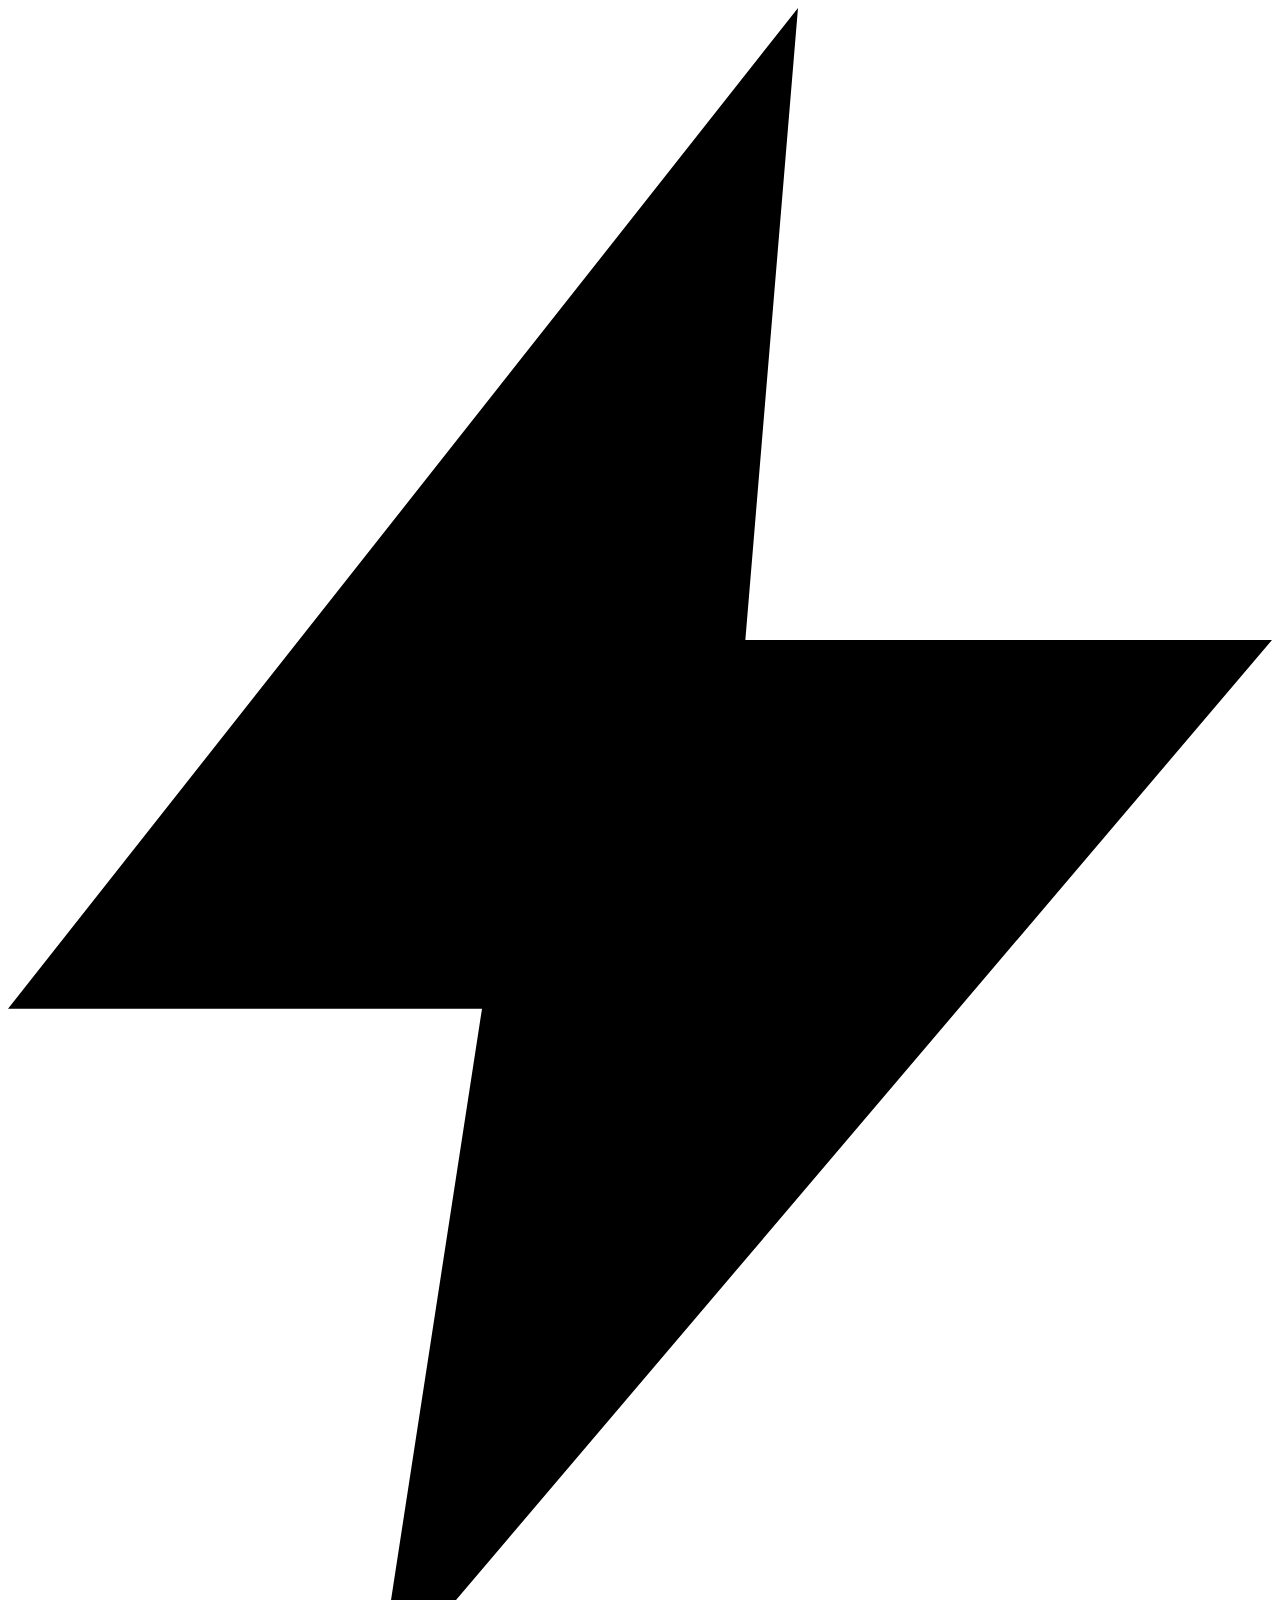
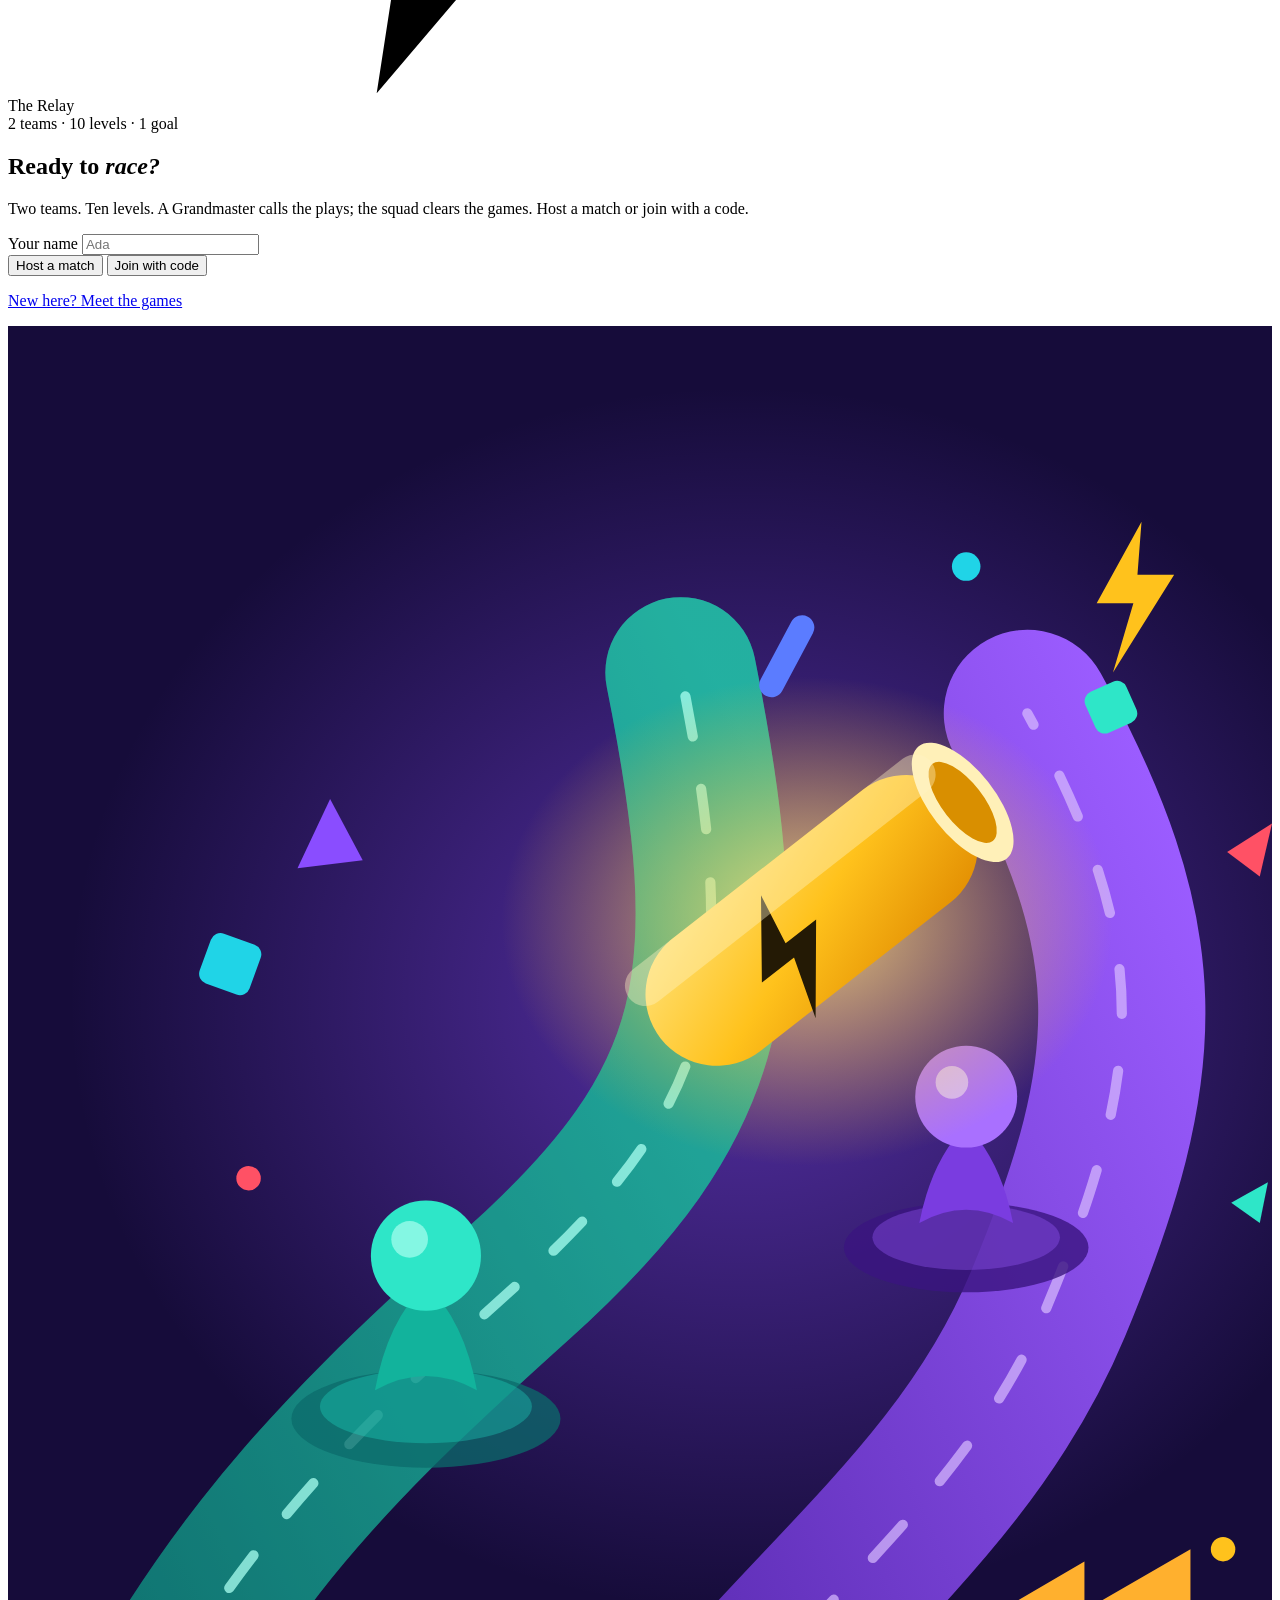
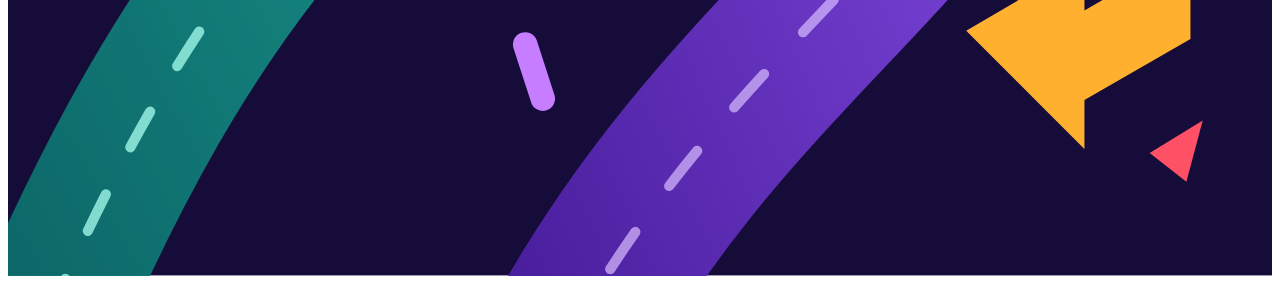
==== frontend/index.html @ 768008f9 "Merge pull request #53 from Einsi3dler/feature/lobby-screen Rebuild the lobby, and let a Grandmaster" ====
<!DOCTYPE html>
<html lang="en">
<head>
  <meta charset="utf-8">
  <meta name="viewport" content="width=device-width, initial-scale=1">
  <meta name="theme-color" content="#fffaf3">
  <title>The Relay</title>
  <link rel="stylesheet" href="/static/style.css">
  <link rel="stylesheet" href="/static/dashboard.css">
  <link rel="stylesheet" href="/static/result.css">
  <link rel="stylesheet" href="/static/board.css">
  <link rel="stylesheet" href="/static/play.css">
  <link rel="stylesheet" href="/static/join.css">
  <link rel="stylesheet" href="/static/lobby.css">
</head>
<body>
  <header class="topbar">
    <span class="logo">
      <svg viewBox="0 0 24 32" aria-hidden="true" focusable="false">
        <polygon points="15,0 0,19 9,19 7,32 24,12 14,12" fill="currentColor"/>
      </svg>
      <span>The Relay</span>
    </span>
    <span id="match-chip" class="chip" hidden></span>
  </header>

  <!-- landing: host or join. Every id the shell binds to is unchanged; the
       change is the frame around them. -->
  <section id="view-join" class="view">
    <div class="jn-card">
      <div class="jn-copy">
        <span class="jn-badge">
          <i class="gm-ic gm-ic--team gm-ic--sm" aria-hidden="true"></i>
          2 teams &middot; 10 levels &middot; 1 goal
        </span>

        <h1>Ready to <em>race?</em></h1>
        <p class="jn-sub">Two teams. Ten levels. A Grandmaster calls the plays;
          the squad clears the games. Host a match or join with a code.</p>

        <label class="jn-label" for="name-input">Your name</label>
        <span class="jn-field">
          <i class="gm-ic gm-ic--team gm-ic--sm" aria-hidden="true"></i>
          <input id="name-input" maxlength="16" placeholder="Ada" autocomplete="off">
        </span>

        <div class="jn-choice">
          <button id="host-btn" class="jn-btn jn-btn--host">
            <i class="gm-ic gm-ic--level gm-ic--sm" aria-hidden="true"></i>
            Host a match
          </button>
          <button id="join-btn" class="jn-btn jn-btn--join">
            <i class="gm-ic gm-ic--key gm-ic--sm" aria-hidden="true"></i>
            Join with code
          </button>
        </div>

        <div id="join-code-row" class="jn-code" hidden>
          <div class="jn-code__head">
            <span>
              <label class="jn-label" for="match-input">Match code</label>
              <span class="jn-code__hint">Enter the 6 to 8 character code from your host.</span>
            </span>
            <span class="jn-chip">Example: RLY7K9</span>
          </div>
          <span class="jn-field jn-field--code">
            <span class="jn-field__sigil" aria-hidden="true">#</span>
            <input id="match-input" maxlength="12" placeholder="Enter match code" autocomplete="off">
            <button id="join-go" class="jn-go">Join</button>
          </span>
          <p id="join-error" class="jn-error" hidden></p>
        </div>

        <p class="jn-foot">
          <a href="/games" class="jn-link">
            <i class="gm-ic gm-ic--star gm-ic--sm" aria-hidden="true"></i>
            New here? Meet the games
          </a>
        </p>
      </div>

      <!-- Hand-drawn, like the rest of this product's artwork: two squads on
           two tracks and the baton between them. Inline so it takes the same
           palette everything else does. -->
      <div class="jn-art" aria-hidden="true">
        <svg viewBox="0 0 620 760" preserveAspectRatio="xMidYMid slice" focusable="false">
          <defs>
            <linearGradient id="jn-teal" x1="0" y1="1" x2="1" y2="0">
              <stop offset="0" stop-color="#0e7f7a"/>
              <stop offset="1" stop-color="#2ee6c8"/>
            </linearGradient>
            <linearGradient id="jn-violet" x1="0" y1="1" x2="1" y2="0">
              <stop offset="0" stop-color="#4a1f9e"/>
              <stop offset="1" stop-color="#9b5cff"/>
            </linearGradient>
            <linearGradient id="jn-gold" x1="0" y1="0" x2="1" y2="1">
              <stop offset="0" stop-color="#ffe27a"/>
              <stop offset="0.5" stop-color="#ffc21c"/>
              <stop offset="1" stop-color="#e08a00"/>
            </linearGradient>
            <radialGradient id="jn-halo" cx="0.5" cy="0.5" r="0.5">
              <stop offset="0" stop-color="#8a4dff" stop-opacity="0.55"/>
              <stop offset="1" stop-color="#8a4dff" stop-opacity="0"/>
            </radialGradient>
            <radialGradient id="jn-spark" cx="0.5" cy="0.5" r="0.5">
              <stop offset="0" stop-color="#ffe27a" stop-opacity="0.85"/>
              <stop offset="1" stop-color="#ffc21c" stop-opacity="0"/>
            </radialGradient>
          </defs>

          <rect width="620" height="760" fill="#160c3a"/>
          <ellipse cx="360" cy="330" rx="330" ry="300" fill="url(#jn-halo)"/>

          <!-- the two tracks, receding -->
          <path d="M20 780 C 90 620 150 560 250 470 S 360 320 330 170"
                fill="none" stroke="url(#jn-teal)" stroke-width="74"
                stroke-linecap="round" opacity="0.95"/>
          <path d="M20 780 C 90 620 150 560 250 470 S 360 320 330 170"
                fill="none" stroke="#0a3f45" stroke-width="74"
                stroke-linecap="round" opacity="0.28"/>
          <path d="M20 780 C 90 620 150 560 250 470 S 360 320 330 170"
                fill="none" stroke="#a8fff0" stroke-width="5"
                stroke-linecap="round" stroke-dasharray="20 26" opacity="0.75"/>

          <path d="M270 800 C 350 650 460 600 510 480 S 560 300 500 190"
                fill="none" stroke="url(#jn-violet)" stroke-width="82"
                stroke-linecap="round"/>
          <path d="M270 800 C 350 650 460 600 510 480 S 560 300 500 190"
                fill="none" stroke="#d9bcff" stroke-width="5"
                stroke-linecap="round" stroke-dasharray="22 28" opacity="0.7"/>

          <!-- a marker chevron on the violet track -->
          <path d="M470 640 l58 -34 l0 24 l52 -30 l0 44 l-52 30 l0 24 z"
                fill="#ffb02e"/>

          <!-- teal pawn -->
          <ellipse cx="205" cy="536" rx="66" ry="24" fill="#0b6b6b" opacity="0.75"/>
          <ellipse cx="205" cy="530" rx="52" ry="18" fill="#1fd8c0" opacity="0.35"/>
          <path d="M180 522 q25 -14 50 0 q-6 -34 -25 -52 q-19 18 -25 52 z" fill="#12b39c"/>
          <circle cx="205" cy="456" r="27" fill="#2ee6c8"/>
          <circle cx="197" cy="448" r="9" fill="#a8fff0" opacity="0.7"/>

          <!-- violet pawn -->
          <ellipse cx="470" cy="452" rx="60" ry="22" fill="#3a1580" opacity="0.8"/>
          <ellipse cx="470" cy="447" rx="46" ry="16" fill="#9b5cff" opacity="0.35"/>
          <path d="M447 440 q23 -13 46 0 q-6 -31 -23 -48 q-17 17 -23 48 z" fill="#7a3ce0"/>
          <circle cx="470" cy="378" r="25" fill="#a970ff"/>
          <circle cx="463" cy="371" r="8" fill="#e4d2ff" opacity="0.7"/>

          <!-- the baton, mid-handover -->
          <ellipse cx="392" cy="292" rx="150" ry="120" fill="url(#jn-spark)"/>
          <g transform="rotate(-38 392 292)">
            <rect x="300" y="258" width="188" height="70" rx="35"
                  fill="url(#jn-gold)"/>
            <ellipse cx="488" cy="293" rx="16" ry="35" fill="#fff0b8"/>
            <ellipse cx="488" cy="293" rx="10" ry="24" fill="#d98f00"/>
            <path d="M382 268 l-26 34 h20 l-10 30 l30 -38 h-19 z" fill="#241a05"/>
            <rect x="300" y="258" width="188" height="20" rx="10"
                  fill="#fff3c4" opacity="0.4"/>
          </g>

          <!-- confetti -->
          <rect x="96" y="300" width="26" height="26" rx="5" fill="#20d4e7" transform="rotate(20 109 313)"/>
          <rect x="530" y="176" width="22" height="22" rx="5" fill="#2ee6c8" transform="rotate(-24 541 187)"/>
          <path d="M598 258 l22 -14 l-6 26 z" fill="#ff5165"/>
          <path d="M560 700 l26 -16 l-8 30 z" fill="#ff5165"/>
          <path d="M158 232 l16 30 l-32 4 z" fill="#8a4dff"/>
          <path d="M556 96 l-22 40 h18 l-10 34 l30 -48 h-18 z" fill="#ffc21c"/>
          <circle cx="470" cy="118" r="7" fill="#20d4e7"/>
          <circle cx="118" cy="418" r="6" fill="#ff5165"/>
          <circle cx="596" cy="600" r="6" fill="#ffc21c"/>
          <rect x="376" y="140" width="12" height="44" rx="6" fill="#5b7cff" transform="rotate(28 382 162)"/>
          <rect x="252" y="640" width="12" height="40" rx="6" fill="#c77dff" transform="rotate(-18 258 660)"/>
          <path d="M600 430 l18 -10 l-4 20 z" fill="#2ee6c8"/>
        </svg>
      </div>
    </div>
  </section>

  <!-- lobby: pick teams, claim the Grandmaster seat, assign roles + games.
       Every hook renderLobby reaches for is unchanged; the frame is new. -->
  <section id="view-lobby" class="view" hidden>
    <header class="lb-bar">
      <span class="lb-mark">
        <svg viewBox="0 0 24 32" aria-hidden="true" focusable="false">
          <polygon points="15,0 0,19 9,19 7,32 24,12 14,12" fill="currentColor"/>
        </svg>
        <span>Relay</span>
      </span>
      <div class="lb-title">
        <h1 id="lobby-title">Lobby</h1>
        <p>Build your teams. Assign roles. Pick the games. Then start the race.</p>
      </div>
      <div class="lb-code">
        <span class="lb-field__label">Match code</span>
        <strong id="lobby-code"></strong>
      </div>
      <button id="copy-link" class="lb-btn lb-btn--ghost">Copy invite link</button>
    </header>

    <div id="lobby-unassigned" class="lb-panel lb-panel--waiting">
      <header class="lb-panel__head">
        <i class="gm-ic gm-ic--team gm-ic--sm" aria-hidden="true"></i>
        <h2>No team yet</h2>
      </header>
      <ul class="lb-roster"></ul>
    </div>

    <div class="lb-teams">
      <section id="lobby-team-alpha" class="lb-team lb-team--alpha">
        <header class="lb-team__head">
          <span class="lb-team__sigil team-sigil" aria-hidden="true"></span>
          <h2 class="team-name"></h2>
          <span class="lb-spacer"></span>
          <span class="lb-tag team-tag" hidden></span>
        </header>
        <ul class="lb-roster"></ul>
        <footer class="lb-team__foot">
          <span class="lb-count">
            <i class="gm-ic gm-ic--team gm-ic--sm" aria-hidden="true"></i>
            <span class="lb-count__value"></span>
          </span>
          <span class="lb-spacer"></span>
          <button class="lb-btn lb-btn--claim claim-leader-btn" data-team="alpha" hidden>
            <i class="gm-ic gm-ic--crown gm-ic--sm" aria-hidden="true"></i>
            Claim Grandmaster
          </button>
          <button class="lb-btn lb-btn--release release-leader-btn" data-team="alpha" hidden>
            <i class="gm-ic gm-ic--crown gm-ic--sm" aria-hidden="true"></i>
            Release the seat
          </button>
          <button class="lb-btn lb-btn--alpha join-team-btn" data-team="alpha">Join</button>
        </footer>
      </section>

      <div class="lb-vs" aria-hidden="true"><span>vs</span></div>

      <section id="lobby-team-bravo" class="lb-team lb-team--bravo">
        <header class="lb-team__head">
          <span class="lb-team__sigil team-sigil" aria-hidden="true"></span>
          <h2 class="team-name"></h2>
          <span class="lb-spacer"></span>
          <span class="lb-tag team-tag" hidden></span>
        </header>
        <ul class="lb-roster"></ul>
        <footer class="lb-team__foot">
          <span class="lb-count">
            <i class="gm-ic gm-ic--team gm-ic--sm" aria-hidden="true"></i>
            <span class="lb-count__value"></span>
          </span>
          <span class="lb-spacer"></span>
          <button class="lb-btn lb-btn--claim claim-leader-btn" data-team="bravo" hidden>
            <i class="gm-ic gm-ic--crown gm-ic--sm" aria-hidden="true"></i>
            Claim Grandmaster
          </button>
          <button class="lb-btn lb-btn--release release-leader-btn" data-team="bravo" hidden>
            <i class="gm-ic gm-ic--crown gm-ic--sm" aria-hidden="true"></i>
            Release the seat
          </button>
          <button class="lb-btn lb-btn--bravo join-team-btn" data-team="bravo">Join</button>
        </footer>
      </section>
    </div>

    <div class="lb-deck">
      <section id="assign-panel" class="lb-panel" hidden>
        <header class="lb-panel__head">
          <i class="gm-ic gm-ic--crown gm-ic--sm" aria-hidden="true"></i>
          <h2>Assign roles and games</h2>
        </header>
        <p class="lb-panel__note">Give every teammate a role, then a game from
          that role. No two the same.</p>
        <div class="lb-assign__head" aria-hidden="true">
          <span>Player</span><span>Role</span><span>Role rule</span><span>Game</span>
        </div>
        <div id="assign-rows"></div>
        <p class="lb-panel__foot">Every player needs a role, and games inside one
          role have to be unique.</p>
      </section>

      <section id="host-panel" class="lb-panel lb-panel--host" hidden>
        <header class="lb-panel__head">
          <i class="gm-ic gm-ic--level gm-ic--sm" aria-hidden="true"></i>
          <h2>Host controls</h2>
        </header>

        <div class="lb-set">
          <span class="lb-set__what"><strong>Min players per team</strong></span>
          <span class="lb-stepper">
            <button id="min-down" class="lb-step" aria-label="Fewer">&minus;</button>
            <strong id="min-value">4</strong>
            <button id="min-up" class="lb-step" aria-label="More">+</button>
          </span>
        </div>

        <div class="lb-set">
          <span class="lb-set__what">
            <strong>Max players per team</strong>
            <span id="cap-note" class="lb-set__note"></span>
          </span>
          <span class="lb-stepper">
            <button id="max-down" class="lb-step" aria-label="Fewer">&minus;</button>
            <strong id="max-value">12</strong>
            <button id="max-up" class="lb-step" aria-label="More">+</button>
          </span>
        </div>

        <div class="lb-set">
          <span class="lb-set__what">
            <label for="level-count"><strong>Rounds to win</strong></label>
            <span id="round-note" class="lb-set__note"></span>
          </span>
          <select id="level-count" class="lb-select"></select>
        </div>

        <div class="lb-set">
          <span class="lb-set__what">
            <label for="duel-seconds"><strong>Duel round timer</strong></label>
            <span id="duel-seconds-note" class="lb-set__note"></span>
          </span>
          <select id="duel-seconds" class="lb-select"></select>
        </div>

        <div class="lb-set lb-set--name">
          <label for="name-alpha"><strong>Team names</strong></label>
          <span class="lb-rename">
            <input id="name-alpha" class="lb-input" maxlength="20" autocomplete="off">
            <button id="rename-alpha" class="lb-btn lb-btn--ghost">Rename</button>
          </span>
        </div>
        <div class="lb-set lb-set--name">
          <label class="sr-only" for="name-bravo">Team Bravo name</label>
          <span class="lb-rename">
            <input id="name-bravo" class="lb-input" maxlength="20" autocomplete="off">
            <button id="rename-bravo" class="lb-btn lb-btn--ghost">Rename</button>
          </span>
        </div>

        <button id="start-btn" class="lb-go">Start the race</button>
        <p id="start-blocker" class="lb-blocker"></p>
        <button id="cancel-session" class="lb-btn lb-btn--danger">Cancel session</button>
        <p class="lb-panel__foot">Bins the lobby for everyone. Nothing has been
          played yet.</p>
      </section>
    </div>

    <div class="lb-foot">
      <button id="claim-host" class="lb-foot__btn" hidden>
        <i class="gm-ic gm-ic--crown gm-ic--sm" aria-hidden="true"></i>
        <span><strong>Claim host</strong>Take control of this lobby.</span>
      </button>
      <span class="lb-spacer"></span>
      <button id="leave-lobby" class="lb-foot__btn lb-foot__btn--out">
        <span><strong>Leave lobby</strong>Leave and return to the main menu.</span>
      </button>
    </div>
  </section>

  <!-- play (players): the board and the little a player is allowed to know.
       Who on your team has cleared is deliberately not here — that read-out is
       the Grandmaster's, and Silence is the perk that takes it away
       (docs/WEBSOCKET_PROTOCOL.md, "visibility is Grandmaster-exclusive"). -->
  <section id="view-play" class="view" hidden>
    <header class="pl-bar">
      <span class="pl-mark">
        <svg viewBox="0 0 24 32" aria-hidden="true" focusable="false">
          <polygon points="15,0 0,19 9,19 7,32 24,12 14,12" fill="currentColor"/>
        </svg>
        <span>RELAY</span>
      </span>

      <div class="pl-who" id="play-identity"></div>

      <div class="pl-meter">
        <span class="pl-field__label">Level progress</span>
        <div class="pl-meter__row">
          <span class="pl-meter__track"><span id="play-level-fill"></span></span>
          <span class="pl-meter__count" id="play-level-count"></span>
        </div>
      </div>

      <div class="pl-clock" id="play-clock" hidden>
        <span class="pl-field__label" id="play-clock-label">Time left</span>
        <span class="pl-clock__value" id="timer-label"></span>
      </div>
    </header>

    <div class="pl-deck">
      <main class="pl-stage">
        <div id="puzzle-card" class="pl-board">
          <div class="pl-board__head">
            <h1 id="play-game-name"></h1>
            <p id="puzzle-prompt" class="pl-prompt"></p>
            <span id="bonus-badge" class="pl-bonus" hidden>
              Bonus board. Solve it or you forfeit the bonus pay.
            </span>
          </div>
          <div id="timer-bar" class="pl-fuse" hidden><div id="timer-fill"></div></div>
          <div id="puzzle-mount" class="pl-mount"></div>
        </div>

        <!-- Left on the old look on purpose: the Duelist screen has its own
             design coming. See the note in docs/CONTRIBUTING.md. -->
        <div id="duel-card" class="card duel-card" hidden>
          <p class="prompt">
            <span id="duel-title">⚔️ DUEL</span>
            <span id="duel-clock" class="duel-clock" hidden aria-live="off">–</span>
          </p>
          <div id="duel-timer-bar" class="timer-bar duel-timer" hidden><div id="duel-timer-fill"></div></div>
          <div id="duel-mount"></div>
        </div>

        <div id="cleared-card" class="pl-rest" hidden>
          <div class="pl-rest__mark" aria-hidden="true"></div>
          <div class="pl-rest__big">Level cleared</div>
          <p>Hold on for your team. If the timer runs out you will have to clear
            it again.</p>
        </div>
      </main>

      <aside class="pl-rail">
        <section class="pl-panel pl-panel--role">
          <header class="pl-panel__head"><h2>Your seat</h2></header>
          <div class="pl-panel__body" id="play-role"></div>
        </section>

        <section class="pl-panel pl-panel--pay">
          <header class="pl-panel__head"><h2>Round earnings</h2></header>
          <div class="pl-panel__body" id="play-earnings"></div>
        </section>

        <section class="pl-panel pl-panel--feed">
          <header class="pl-panel__head"><h2>Match feed</h2></header>
          <ul id="event-feed" class="feed"></ul>
        </section>
      </aside>
    </div>
  </section>

  <!-- leader dashboard: a desktop command board, not a stack of cards.
       The fold (bar + deck) is sized to the viewport; the race and the coin
       board sit below it on ordinary page scroll. -->
  <section id="view-leader" class="view" hidden>
    <!-- The fold: exactly one screen of command board. Everything after it is
         ordinary page scroll. -->
    <div class="gm-fold">
    <header class="gm-bar">
      <span class="gm-mark">
        <svg viewBox="0 0 24 32" aria-hidden="true" focusable="false">
          <polygon points="15,0 0,19 9,19 7,32 24,12 14,12" fill="currentColor"/>
        </svg>
        <span>RELAY</span>
      </span>

      <div class="gm-field">
        <span class="gm-field__label">Match code</span>
        <span class="gm-field__value" id="leader-match-code"></span>
      </div>

      <div class="gm-bar__team" id="leader-team-badge">
        <h1 id="leader-team-title"></h1>
        <span class="gm-level" id="leader-level"></span>
      </div>

      <div class="gm-coin" title="Team currency">
        <i class="gm-ic gm-ic--coin gm-ic--lg" aria-hidden="true"></i>
        <span id="leader-currency"></span>
        <span class="sr-only">coins</span>
      </div>

      <ul class="gm-flags" id="leader-status-line"></ul>
    </header>

    <div class="gm-deck">
      <!-- column one: who is playing, what just happened, who could take over -->
      <div class="gm-rail">
        <section class="gm-panel gm-panel--team">
          <header class="gm-panel__head">
            <i class="gm-ic gm-ic--team" aria-hidden="true"></i>
            <h2 id="leader-team-heading">Your team</h2>
            <span class="gm-spacer"></span>
            <span class="gm-panel__meta" id="leader-team-count"></span>
          </header>
          <!-- Outside the <ol> on purpose: the roster's children are its rows
               and nothing else, here and in the shell tests. -->
          <!-- Three labels, four columns: the role sits under the name in the
               same cell, so a header for it would point at nothing. -->
          <div class="gm-roster__head" aria-hidden="true">
            <span>Player</span><span>Assigned game</span><span>Status</span>
          </div>
          <div class="gm-scroll">
            <ol id="leader-roster" class="leader-roster"></ol>
          </div>
        </section>

        <section class="gm-panel gm-panel--feed">
          <header class="gm-panel__head">
            <i class="gm-ic gm-ic--level" aria-hidden="true"></i>
            <h2>Event feed</h2>
          </header>
          <div class="gm-scroll">
            <ul id="leader-feed" class="feed"></ul>
          </div>
        </section>

        <section class="gm-panel gm-panel--handoff">
          <header class="gm-panel__head">
            <i class="gm-ic gm-ic--crown" aria-hidden="true"></i>
            <h2>Hand over the Grandmaster seat</h2>
          </header>
          <div class="gm-panel__body">
            <p class="gm-warn">
              <i class="gm-ic gm-ic--warning gm-ic--sm" aria-hidden="true"></i>
              <span>A full swap, once per level: they stop playing and lose their
                cleared status, you take over their role and game.</span>
            </p>
            <div class="handoff-row">
              <span class="gm-avatar gm-avatar--slot" id="handoff-avatar"></span>
              <label class="sr-only" for="handoff-select">Teammate to hand the seat to</label>
              <select id="handoff-select"></select>
              <button id="handoff-btn" class="gm-btn gm-btn--warn">
                <i class="gm-ic gm-ic--crown gm-ic--sm" aria-hidden="true"></i> Hand over seat
              </button>
            </div>
          </div>
        </section>
      </div>

      <!-- The scoreline is its own band across the stage, not a header on the
           bomb console: a team that fields no Defuser still has an opponent. -->
      <section class="gm-panel gm-panel--opponent">
        <div id="leader-opponent" class="gm-opp"></div>
      </section>

      <!-- the stage: the two live boards a Grandmaster actually watches. Flex,
           so a hidden duel or a hidden bomb hands its width to the other. -->
      <div class="gm-stage">
        <section id="leader-duel-card" class="gm-panel gm-panel--duel" hidden>
          <header class="gm-panel__head">
            <i class="gm-ic gm-ic--duel" aria-hidden="true"></i>
            <h2 id="leader-duel-title">Duel watch</h2>
            <span class="gm-spacer"></span>
            <span class="gm-panel__meta">
              <i class="gm-ic gm-ic--spectating gm-ic--sm" aria-hidden="true"></i> Spectating
            </span>
            <span id="leader-duel-clock" class="duel-clock" hidden aria-live="off">–</span>
          </header>
          <div class="gm-panel__body gm-duel">
            <div id="leader-duel-seats" class="gm-seats"></div>
            <p class="gm-panel__note">Choices are hidden until the round resolves.
              Neither Duelist's hand reaches you before it does.</p>
            <div id="leader-duel-mount"></div>
          </div>
        </section>

        <section id="leader-bomb-card" class="gm-panel gm-panel--bomb" hidden>
          <header class="gm-panel__head">
            <i class="gm-ic gm-ic--bomb" aria-hidden="true"></i>
            <h2>Bomb manual</h2>
            <span class="gm-panel__meta" id="leader-bomb-sub"></span>
            <span class="gm-spacer"></span>
            <span class="gm-bomb__clockwrap">
              <span class="gm-field__label">Bomb clock</span>
              <span id="leader-bomb-clock" class="bomb-clock" hidden></span>
            </span>
          </header>
          <div class="gm-manual">
            <div id="leader-bomb-pages" class="gm-manual__rail" role="tablist"
                 aria-label="Manual pages"></div>
            <div id="leader-bomb-mount"></div>
            <div class="gm-manual__nav">
              <button id="leader-bomb-prev" class="gm-page-btn" type="button"
                      aria-label="Previous manual page">‹</button>
              <span id="leader-bomb-count" class="gm-manual__count"></span>
              <button id="leader-bomb-next" class="gm-page-btn" type="button"
                      aria-label="Next manual page">›</button>
            </div>
          </div>
        </section>
      </div>

      <section class="gm-panel gm-panel--perks">
        <header class="gm-panel__head">
          <h2>Perk shop</h2>
          <span class="gm-panel__meta">Spend coins to bend the race.</span>
          <span class="gm-spacer"></span>
          <span class="gm-panel__meta" id="leader-perk-purse"></span>
        </header>
        <div class="gm-panel__body gm-scroll">
          <div id="perk-grid" class="gm-perks"></div>
        </div>
      </section>
    </div>
    </div>

    <!-- below the fold -->
    <div class="gm-row gm-row--below">
      <section class="gm-panel gm-panel--race">
        <header class="gm-panel__head">
          <i class="gm-ic gm-ic--level" aria-hidden="true"></i>
          <h2>Level race</h2>
          <span class="gm-spacer"></span>
          <span class="gm-panel__meta" id="leader-race-gap"></span>
        </header>
        <div class="gm-panel__body" id="leader-race"></div>
      </section>

      <section class="gm-panel gm-panel--coins">
        <header class="gm-panel__head">
          <i class="gm-ic gm-ic--coin" aria-hidden="true"></i>
          <h2>Coin leaders</h2>
          <span class="gm-spacer"></span>
          <span class="gm-panel__meta">Net into the purse</span>
        </header>
        <ol id="leader-coins" class="gm-coins"></ol>
      </section>
    </div>
  </section>

  <div id="host-live" class="host-live" hidden>
    <button id="end-session" class="btn danger-btn">⏹ End session</button>
  </div>

  <!-- result: the scoreboard, once the fog is off. Every figure on it comes
       from the match that was just played — there is no XP and no score in
       this game, so there is none on this screen. -->
  <section id="view-result" class="view" hidden>
    <div class="rs-top">
      <div class="rs-team" id="result-team-mine"></div>

      <div class="rs-hero">
        <div class="rs-crown" id="result-crest" aria-hidden="true"></div>
        <h1 id="result-title"></h1>
        <p id="result-sub" class="rs-ribbon"></p>
        <div class="rs-levels" id="result-levels"></div>
      </div>

      <div class="rs-team" id="result-team-theirs"></div>
    </div>

    <div class="rs-mid">
      <div class="rs-main">
      <section class="rs-panel rs-panel--table">
        <header class="rs-panel__head">
          <i class="gm-ic gm-ic--star" aria-hidden="true"></i>
          <h2 id="result-table-title">Team performance</h2>
          <span class="rs-spacer"></span>
          <span class="rs-panel__meta">Share of the coins put in the purse</span>
        </header>
        <div class="rs-roster__head" aria-hidden="true">
          <span>Player</span><span>Assigned game</span>
          <span>Contribution</span><span>Coins earned</span>
        </div>
        <ol id="result-roster" class="rs-roster"></ol>
      </section>

      <section class="rs-panel rs-panel--opps">
        <header class="rs-panel__head">
          <i class="gm-ic gm-ic--team" aria-hidden="true"></i>
          <h2 id="result-opp-title">The other side</h2>
          <span class="rs-spacer"></span>
          <span class="rs-panel__meta">What the other squad banked</span>
        </header>
        <ol id="result-opp-roster" class="rs-roster rs-roster--compact"></ol>
      </section>
      </div>

      <div class="rs-side">
        <section class="rs-panel rs-panel--mvp">
          <header class="rs-panel__head">
            <i class="gm-ic gm-ic--crown" aria-hidden="true"></i>
            <h2>Most valuable</h2>
          </header>
          <div class="rs-panel__body" id="result-mvp"></div>
        </section>

        <section class="rs-panel rs-panel--rewards">
          <header class="rs-panel__head">
            <i class="gm-ic gm-ic--coin" aria-hidden="true"></i>
            <h2>Total rewards</h2>
          </header>
          <div class="rs-panel__body rs-rewards" id="result-rewards"></div>
        </section>

        <section class="rs-panel rs-panel--feed">
          <header class="rs-panel__head">
            <i class="gm-ic gm-ic--level" aria-hidden="true"></i>
            <h2>How it ended</h2>
          </header>
          <ul id="result-feed" class="feed"></ul>
        </section>
      </div>
    </div>

    <div class="rs-actions">
      <button id="play-again" class="rs-btn rs-btn--go">
        <strong>Back to start</strong>
        <span>Host or join another relay</span>
      </button>
    </div>
  </section>

  <div id="choice-overlay" class="choice-overlay" hidden>
    <div class="choice-box card">
      <h2>Level cleared — your call:</h2>
      <button id="choice-wait" class="btn team-bravo">⏳ Wait it out</button>
      <button id="choice-bonus" class="btn team-alpha">🔥 Bonus round</button>
      <p class="sub">The bonus is a harder board for extra currency — but you lose your cleared status until you solve it.</p>
    </div>
  </div>
  <div id="frozen-overlay" class="frozen-overlay" hidden>
    <span id="frozen-text">🧊 Frozen!</span>
  </div>
  <div id="stage-overlay" class="stage-overlay" hidden><span id="stage-overlay-text"></span></div>
  <div id="toast" class="toast" hidden></div>

  <!-- the shared board palette, before every renderer that reads it -->
  <script src="/static/theme.js" defer></script>
  <script src="/static/games/fallback.js" defer></script>
  <script src="/static/games/rewire.js" defer></script>
  <script src="/static/games/sweep.js" defer></script>
  <script src="/static/games/mirror_run.js" defer></script>
  <script src="/static/games/decant.js?v=3" defer></script>
  <script src="/static/games/echo.js" defer></script>
  <script src="/static/games/overprint.js" defer></script>
  <script src="/static/games/stackdrop.js" defer></script>
  <script src="/static/games/lane_shift.js" defer></script>
  <script src="/static/games/shadow_cast.js" defer></script>
  <script src="/static/games/threadline.js" defer></script>
  <script src="/static/games/bomb_manual.js" defer></script>
  <script src="/static/games/bomb_defuse.js" defer></script>
  <script src="/static/duels/rps_duel.js" defer></script>
  <script src="/static/duels/crown_duel.js" defer></script>
  <script src="/static/duels/number_clash.js" defer></script>
  <script src="/static/duels/bid_war.js" defer></script>
  <script src="/static/app.js?v=3" defer></script>
</body>
</html>
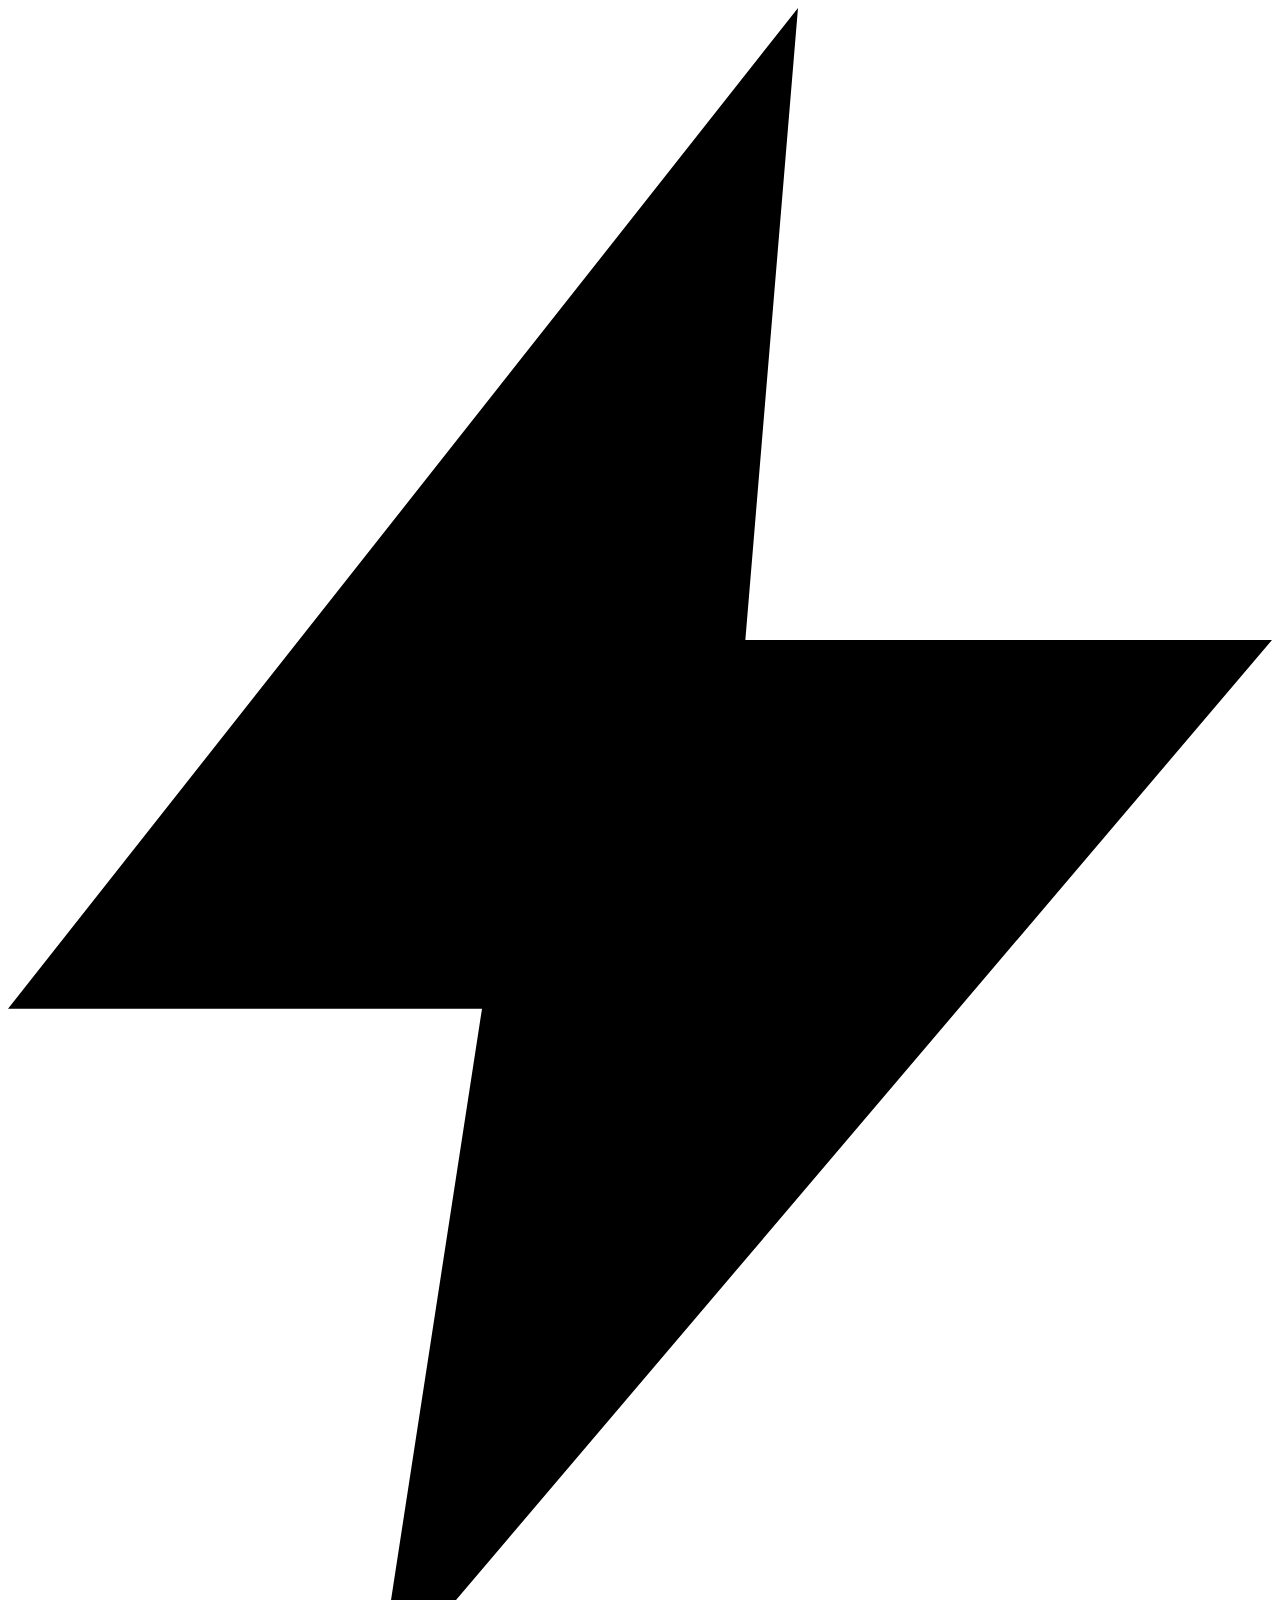
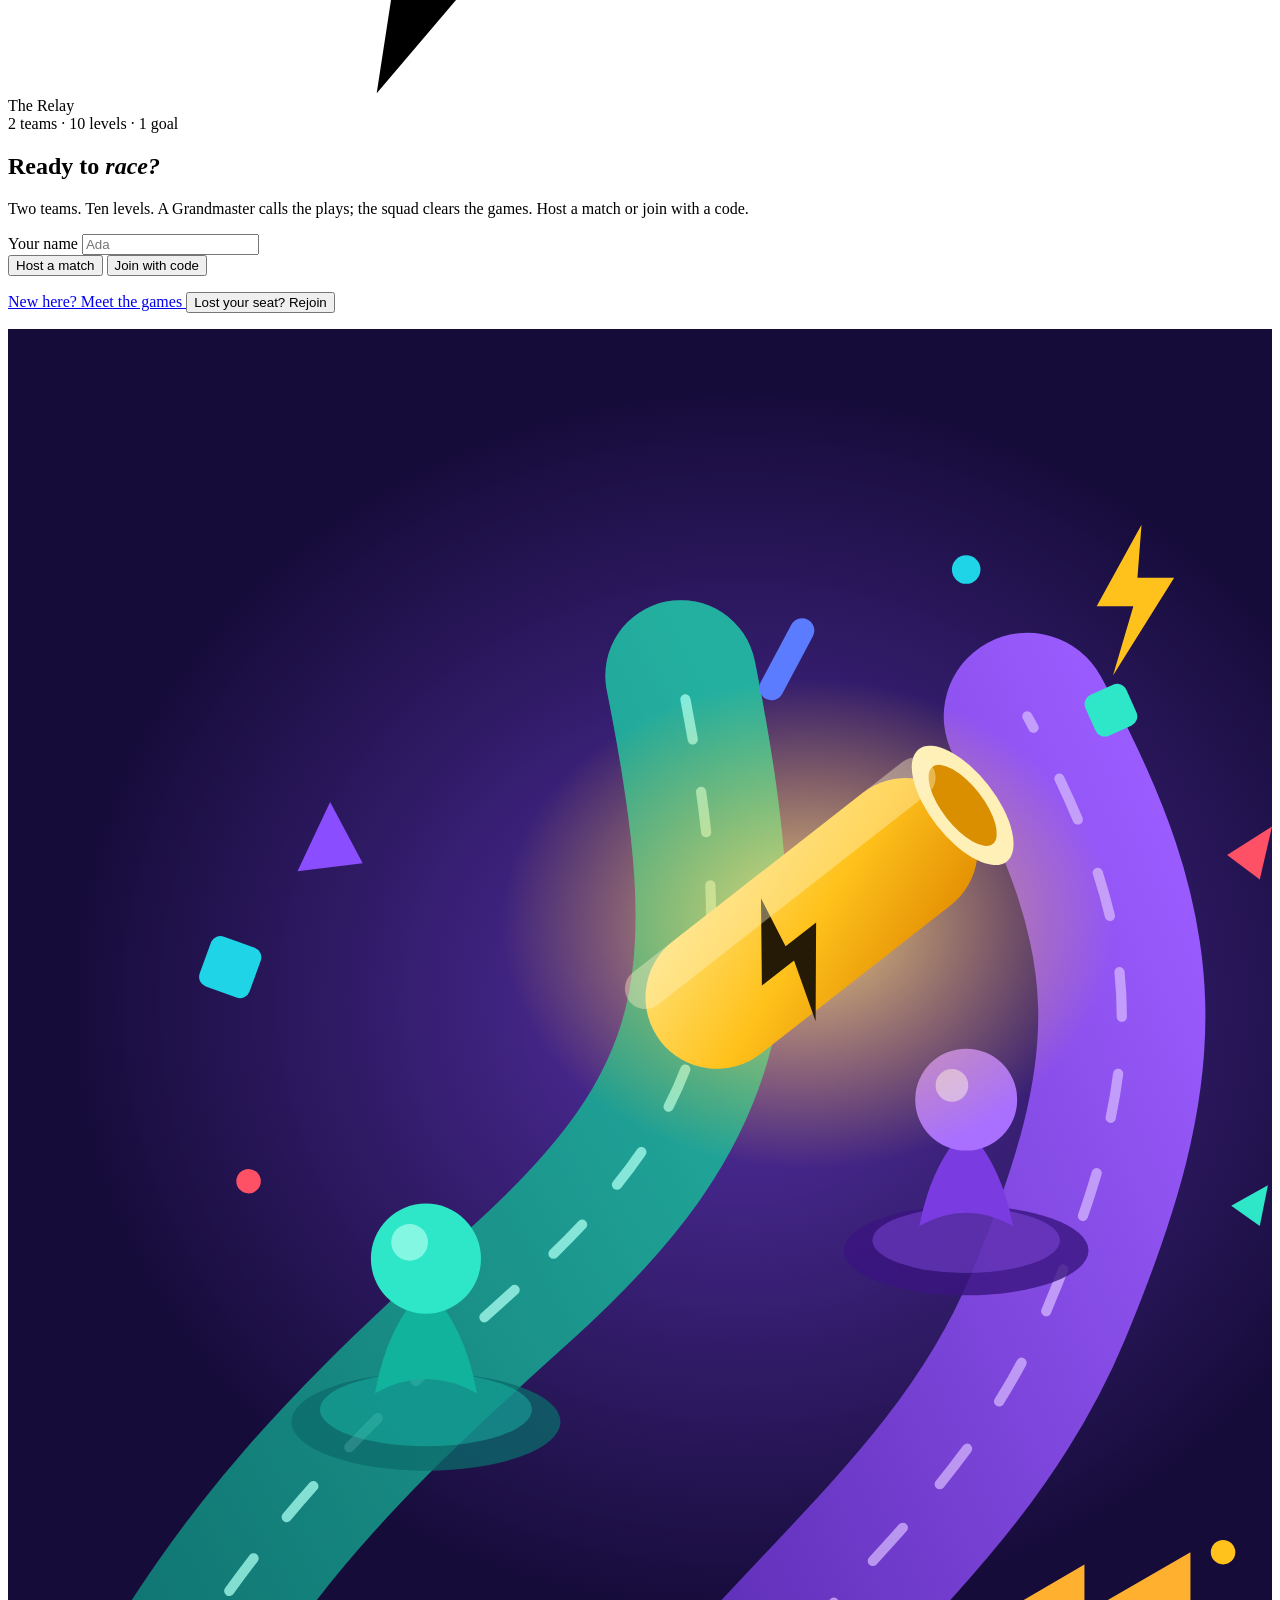
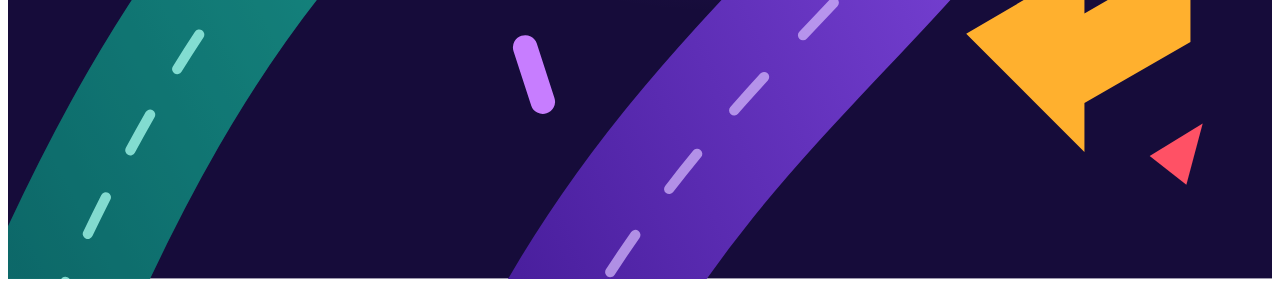
==== commit 8e08163a: "Keep the session past the tab, and offer the way back when it is gone Two failures, one cause. The s" ====
--- a/frontend/index.html
+++ b/frontend/index.html
@@ -12,6 +12,7 @@
   <link rel="stylesheet" href="/static/play.css">
   <link rel="stylesheet" href="/static/join.css">
   <link rel="stylesheet" href="/static/lobby.css">
+  <link rel="stylesheet" href="/static/duel.css">
 </head>
 <body>
   <header class="topbar">
@@ -71,11 +72,39 @@
           <p id="join-error" class="jn-error" hidden></p>
         </div>
 
+        <!-- The third door, kept quiet so the two above stay the main ones.
+             It is only ever needed by someone who has already been playing. -->
+        <div id="rejoin-row" class="jn-code jn-rejoin" hidden>
+          <div class="jn-code__head">
+            <span>
+              <label class="jn-label" for="rejoin-code-input">Rejoin your seat</label>
+              <span class="jn-code__hint">Your level, role and game are still
+                waiting. Ask your Grandmaster if you lost the code.</span>
+            </span>
+          </div>
+          <span class="jn-field jn-field--code">
+            <span class="jn-field__sigil" aria-hidden="true">#</span>
+            <input id="rejoin-match-input" maxlength="12" placeholder="Match code"
+                   autocomplete="off">
+          </span>
+          <span class="jn-field jn-field--code">
+            <i class="gm-ic gm-ic--key gm-ic--sm" aria-hidden="true"></i>
+            <input id="rejoin-code-input" maxlength="8" placeholder="Rejoin code"
+                   autocomplete="off">
+            <button id="rejoin-go" class="jn-go">Rejoin</button>
+          </span>
+          <p id="rejoin-error" class="jn-error" hidden></p>
+        </div>
+
         <p class="jn-foot">
           <a href="/games" class="jn-link">
             <i class="gm-ic gm-ic--star gm-ic--sm" aria-hidden="true"></i>
             New here? Meet the games
           </a>
+          <button id="rejoin-toggle" class="jn-link jn-link--btn">
+            <i class="gm-ic gm-ic--key gm-ic--sm" aria-hidden="true"></i>
+            Lost your seat? Rejoin
+          </button>
         </p>
       </div>
 
@@ -401,12 +430,16 @@
 
         <!-- Left on the old look on purpose: the Duelist screen has its own
              design coming. See the note in docs/CONTRIBUTING.md. -->
-        <div id="duel-card" class="card duel-card" hidden>
-          <p class="prompt">
-            <span id="duel-title">⚔️ DUEL</span>
+        <div id="duel-card" hidden>
+          <header class="dl-bar">
+            <span class="dl-bar__game">
+              <i class="gm-ic gm-ic--duel gm-ic--sm" aria-hidden="true"></i>
+              <span id="duel-title">Duel</span>
+            </span>
+            <span class="dl-bar__round" id="duel-round"></span>
             <span id="duel-clock" class="duel-clock" hidden aria-live="off">–</span>
-          </p>
-          <div id="duel-timer-bar" class="timer-bar duel-timer" hidden><div id="duel-timer-fill"></div></div>
+          </header>
+          <div id="duel-timer-bar" class="dl-fuse" hidden><div id="duel-timer-fill"></div></div>
           <div id="duel-mount"></div>
         </div>
 
@@ -455,6 +488,13 @@
       <div class="gm-field">
         <span class="gm-field__label">Match code</span>
         <span class="gm-field__value" id="leader-match-code"></span>
+      </div>
+
+      <!-- The Grandmaster's own way back in. Their roster below carries
+           everyone else's; nobody would be able to read theirs out to them. -->
+      <div class="gm-field" id="leader-rejoin" hidden>
+        <span class="gm-field__label">Your rejoin code</span>
+        <span class="gm-field__value" id="leader-rejoin-code"></span>
       </div>
 
       <div class="gm-bar__team" id="leader-team-badge">
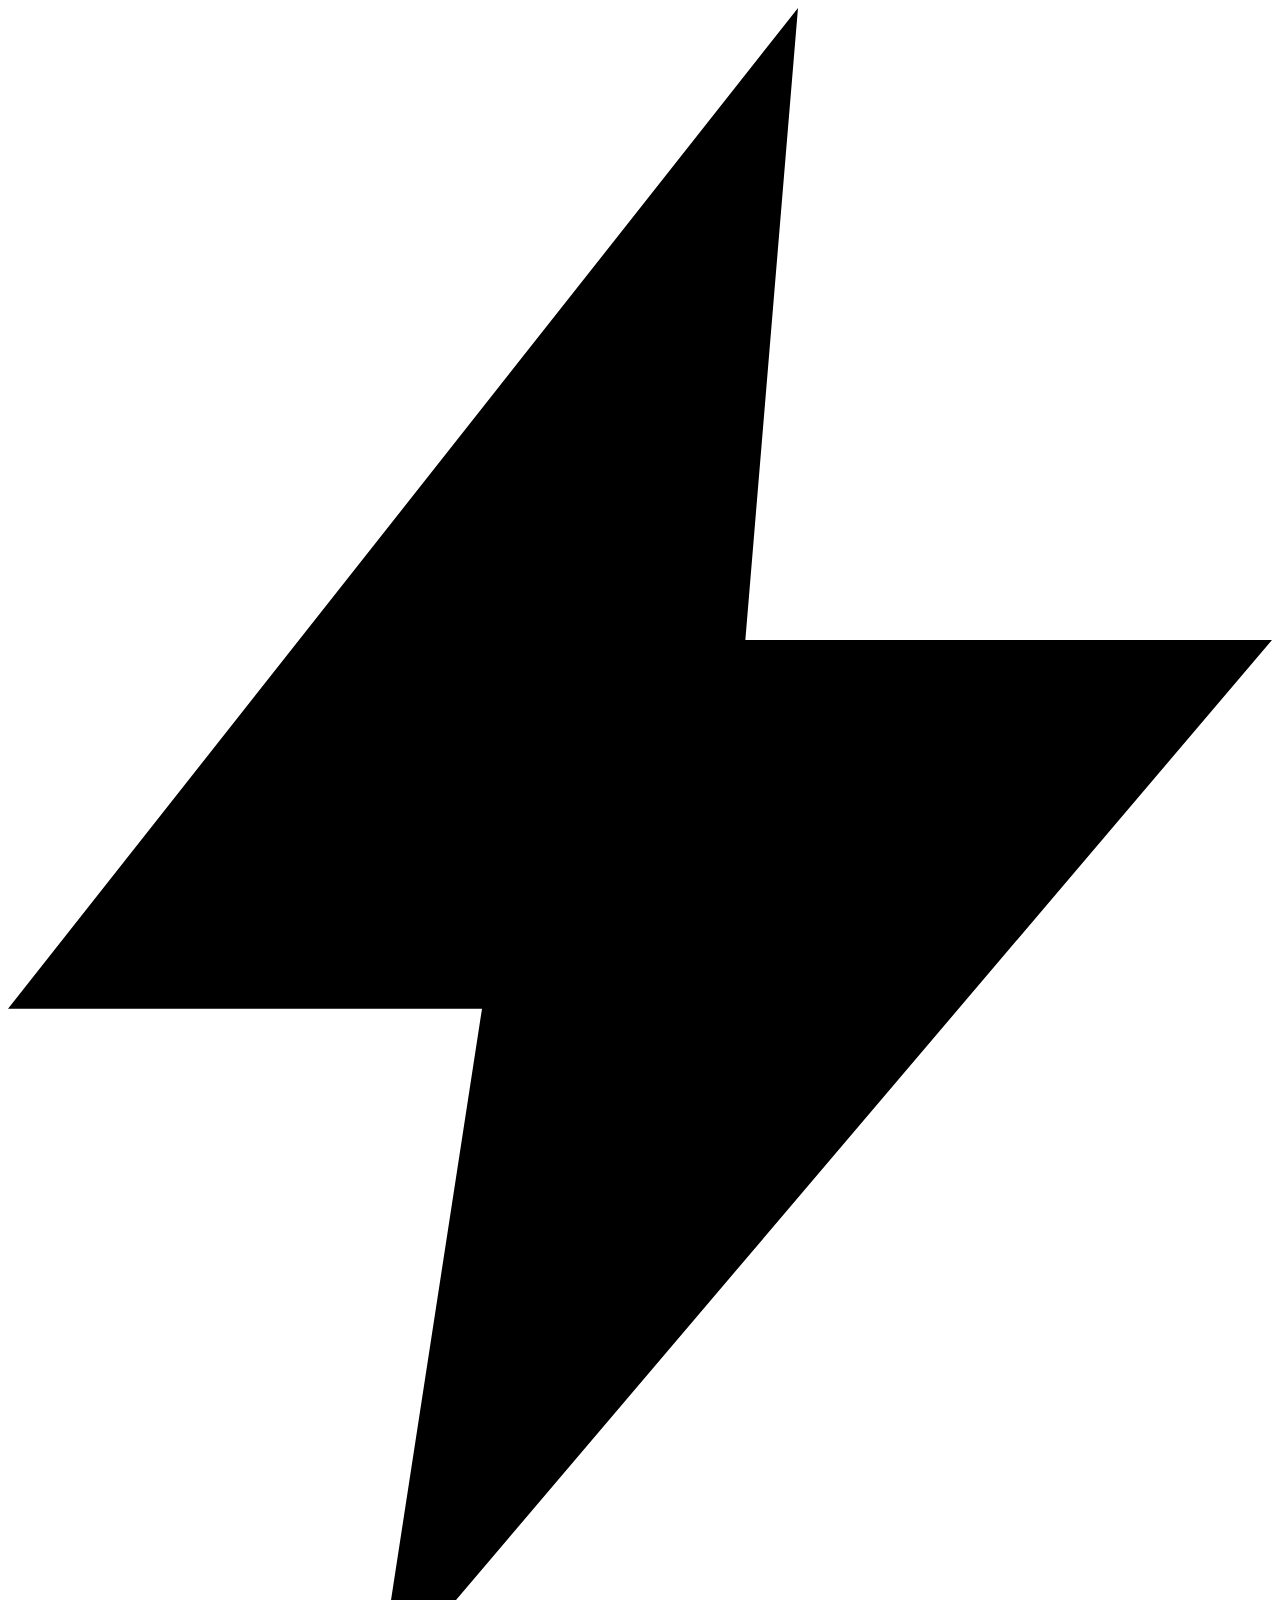
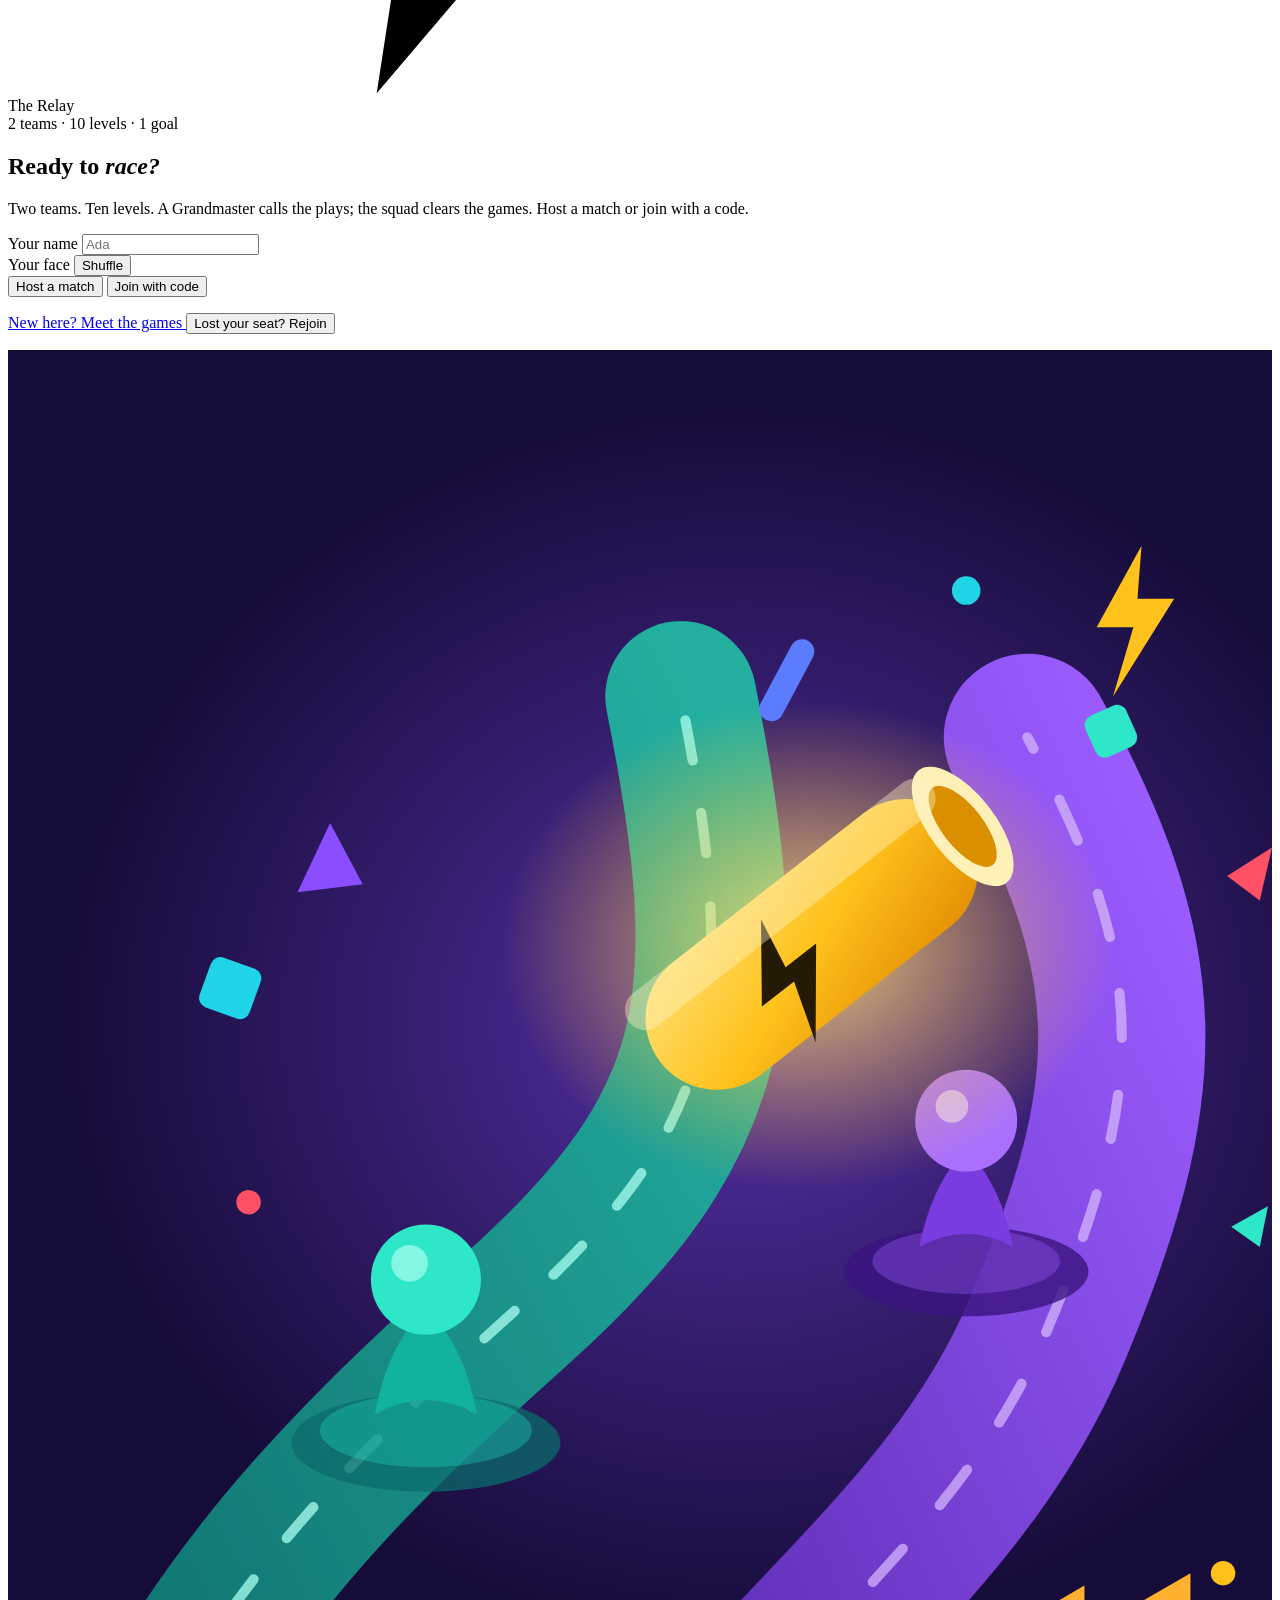
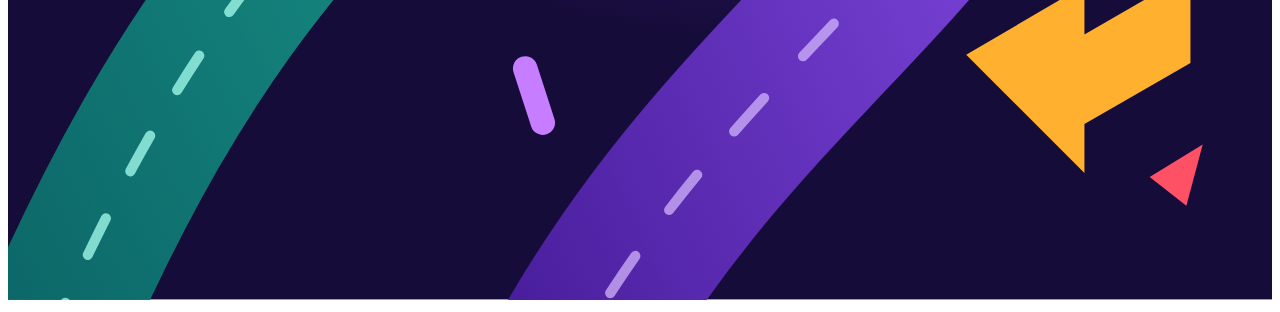
==== commit 36698838: "Let players pick a face, and make the faces worth picking The roster already drew a face per seat, s" ====
--- a/frontend/index.html
+++ b/frontend/index.html
@@ -13,6 +13,7 @@
   <link rel="stylesheet" href="/static/join.css">
   <link rel="stylesheet" href="/static/lobby.css">
   <link rel="stylesheet" href="/static/duel.css">
+  <link rel="stylesheet" href="/static/god.css">
 </head>
 <body>
   <header class="topbar">
@@ -44,6 +45,20 @@
           <i class="gm-ic gm-ic--team gm-ic--sm" aria-hidden="true"></i>
           <input id="name-input" maxlength="16" placeholder="Ada" autocomplete="off">
         </span>
+
+        <!-- Pick a face. Optional: a player who ignores this still gets one,
+             drawn from their player id (see `avatarSeeded` in app.js). -->
+        <div class="jn-faces">
+          <div class="jn-faces__head">
+            <span class="jn-label" id="face-label">Your face</span>
+            <button id="face-shuffle" class="jn-faces__shuffle" type="button">
+              <i class="gm-ic gm-ic--level gm-ic--sm" aria-hidden="true"></i>
+              Shuffle
+            </button>
+          </div>
+          <div class="jn-faces__grid" id="face-grid" role="radiogroup"
+               aria-labelledby="face-label"></div>
+        </div>
 
         <div class="jn-choice">
           <button id="host-btn" class="jn-btn jn-btn--host">
@@ -428,8 +443,52 @@
           <div id="puzzle-mount" class="pl-mount"></div>
         </div>
 
-        <!-- Left on the old look on purpose: the Duelist screen has its own
-             design coming. See the note in docs/CONTRIBUTING.md. -->
+        <!-- A staked duel (BID WAR) is bought before it is fought. This is the
+             Duelist's half of that: ask, then wait to be answered. -->
+        <div id="stake-card" class="stk" hidden>
+          <h2 class="stk__title">Your Grandmaster funds this duel</h2>
+          <p id="stake-blurb" class="stk__blurb">
+            You bid with your team's own coins. Ask for what you want, then it
+            is their call.
+          </p>
+          <div id="stake-ask-row" class="stk__row">
+            <label class="stk__label" for="stake-input">Ask for</label>
+            <input id="stake-input" class="stk__input" type="number"
+                   min="0" step="1" value="10" inputmode="numeric">
+            <button id="stake-ask" class="stk__go" type="button">Ask</button>
+          </div>
+          <p id="stake-state" class="stk__state"></p>
+          <p id="stake-clock" class="stk__clock"></p>
+        </div>
+
+        <!-- Link duels (docs/DUEL_ROOMS.md): the waiting room and the result,
+             wrapped around the duel card below.
+
+             A room borrows this view rather than declaring its own. `#duel-card`
+             is an id and duel.css hangs forty selectors off it, so a second
+             duel card in this document would be invalid markup and
+             getElementById would quietly hand the room the play view's node
+             anyway. Borrowing is the honest version of what would happen. -->
+        <div id="room-card" hidden>
+          <div id="room-waiting" hidden>
+            <h2 class="rm-title" id="room-title">Prepare for your duel</h2>
+            <p class="rm-blurb" id="room-rules"></p>
+            <p class="rm-blurb">Share this link. The clock starts when you both press Ready.</p>
+            <div class="rm-share">
+              <input id="room-link" class="rm-link" readonly aria-label="Invite link">
+              <button id="room-copy" class="btn" type="button">Copy</button>
+            </div>
+            <button id="room-ready" class="btn" type="button">Ready to duel</button>
+            <p id="room-ready-note" class="rm-blurb" role="status"></p>
+          </div>
+          <div id="room-result" hidden>
+            <div id="room-outcome" class="rm-outcome"></div>
+            <button id="room-again" class="btn" type="button">Play again</button>
+          </div>
+          <p id="room-note" class="rm-note" hidden></p>
+        </div>
+
+        <!-- Shared duel surface for matches and link rooms. -->
         <div id="duel-card" hidden>
           <header class="dl-bar">
             <span class="dl-bar__game">
@@ -575,6 +634,30 @@
       <!-- the stage: the two live boards a Grandmaster actually watches. Flex,
            so a hidden duel or a hidden bomb hands its width to the other. -->
       <div class="gm-stage">
+        <section id="leader-stake-card" class="gm-panel gm-panel--stake" hidden>
+          <header class="gm-panel__head">
+            <i class="gm-ic gm-ic--coin" aria-hidden="true"></i>
+            <h2>Stake your champion</h2>
+            <span class="gm-spacer"></span>
+            <span class="gm-panel__meta" id="leader-stake-clock"></span>
+          </header>
+          <p class="gm-panel__sub" id="leader-stake-ask">
+            Your Duelist has not named a number yet.
+          </p>
+          <p class="gm-panel__sub">
+            Whatever you grant leaves the purse now and does not come back. They
+            bid with exactly that, against a purse the other side has set in
+            secret.
+          </p>
+          <div class="stk__row">
+            <label class="stk__label" for="leader-stake-input">Stake</label>
+            <input id="leader-stake-input" class="stk__input" type="number"
+                   min="0" step="1" value="10" inputmode="numeric">
+            <button id="leader-stake-go" class="stk__go" type="button">Fund</button>
+          </div>
+          <p class="stk__state" id="leader-stake-state"></p>
+        </section>
+
         <section id="leader-duel-card" class="gm-panel gm-panel--duel" hidden>
           <header class="gm-panel__head">
             <i class="gm-ic gm-ic--duel" aria-hidden="true"></i>
@@ -656,6 +739,84 @@
       </section>
     </div>
   </section>
+
+  <!-- god mode: the whole table at once, for the person running the session
+       and playing in none of it. Dark like the command board, and built from
+       the same .gm-* components — it is the Grandmaster's vocabulary applied
+       to two teams instead of one. See backend/god.py. -->
+  <section id="view-god" class="view" hidden>
+    <header class="gm-bar god-bar">
+      <span class="gm-mark">
+        <svg viewBox="0 0 24 32" aria-hidden="true" focusable="false">
+          <polygon points="15,0 0,19 9,19 7,32 24,12 14,12" fill="currentColor"/>
+        </svg>
+        <span>RELAY</span>
+      </span>
+
+      <div class="gm-field">
+        <span class="gm-field__label">Match code</span>
+        <span class="gm-field__value" id="god-match-code"></span>
+      </div>
+
+      <div class="gm-bar__team god-bar__title">
+        <h1>God mode</h1>
+        <span class="gm-level" id="god-status"></span>
+      </div>
+
+      <span class="gm-spacer"></span>
+      <p class="god-note" id="god-blocker"></p>
+    </header>
+
+    <div class="god-grid">
+      <div class="god-teams" id="god-teams"></div>
+
+      <div class="god-side">
+        <section class="gm-panel gm-panel--race">
+          <header class="gm-panel__head">
+            <i class="gm-ic gm-ic--level" aria-hidden="true"></i>
+            <h2>Level race</h2>
+            <span class="gm-spacer"></span>
+            <span class="gm-panel__meta" id="god-race-gap"></span>
+          </header>
+          <div class="gm-panel__body" id="god-race"></div>
+        </section>
+
+        <section class="gm-panel gm-panel--duel" id="god-duel-card" hidden>
+          <header class="gm-panel__head">
+            <i class="gm-ic gm-ic--duel" aria-hidden="true"></i>
+            <h2>Duel</h2>
+            <span class="gm-spacer"></span>
+            <span class="gm-panel__meta" id="god-duel-clock" hidden></span>
+          </header>
+          <div class="gm-panel__body" id="god-duel-mount"></div>
+        </section>
+
+        <section class="gm-panel gm-panel--feed">
+          <header class="gm-panel__head">
+            <i class="gm-ic gm-ic--level" aria-hidden="true"></i>
+            <h2>Everything, unfiltered</h2>
+            <span class="gm-spacer"></span>
+            <span class="gm-panel__meta">Both teams, cleared calls included</span>
+          </header>
+          <div class="gm-scroll">
+            <ul id="god-feed" class="feed"></ul>
+          </div>
+        </section>
+      </div>
+    </div>
+  </section>
+
+  <!-- The God's own controls, floating like the host bar so they survive the
+       switch into a Grandmaster's board. -->
+  <div id="god-switch" class="god-switch" hidden>
+    <span class="god-switch__label" id="god-switch-label">Watching</span>
+    <div class="god-switch__row" id="god-watch-buttons"></div>
+    <p class="god-switch__note" id="god-switch-note" hidden></p>
+    <div class="god-switch__row">
+      <button id="god-start" class="btn" type="button" hidden>Start the race</button>
+      <button id="god-end" class="btn danger-btn" type="button" hidden>End session</button>
+    </div>
+  </div>
 
   <div id="host-live" class="host-live" hidden>
     <button id="end-session" class="btn danger-btn">⏹ End session</button>
@@ -773,6 +934,7 @@
   <script src="/static/duels/crown_duel.js" defer></script>
   <script src="/static/duels/number_clash.js" defer></script>
   <script src="/static/duels/bid_war.js" defer></script>
+  <script src="/static/avatar.js" defer></script>
   <script src="/static/app.js?v=3" defer></script>
 </body>
 </html>
